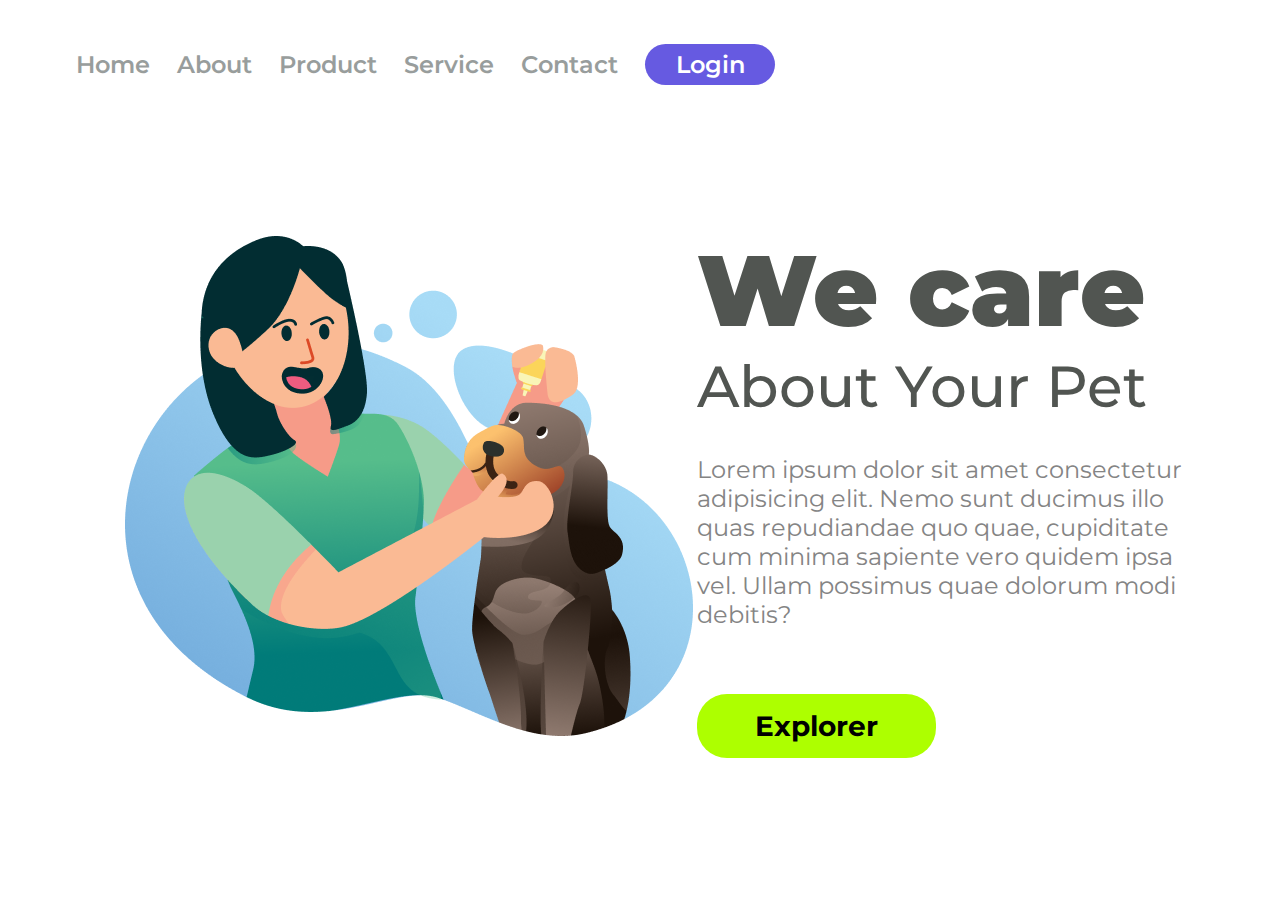
==== index.html @ 74ac54f8 "2ª commit-projeto" ====
<!DOCTYPE html>
<html lang="pt-br">
<head>
    <meta charset="UTF-8">
    <meta name="viewport" content="width=device-width, initial-scale=1.0">
    <link rel="stylesheet"href="./styles.css">
    <link rel="preconnect" href="https://fonts.googleapis.com">
    <link rel="preconnect" href="https://fonts.gstatic.com" crossorigin>
    <link href="https://fonts.googleapis.com/css2?family=Montserrat:wght@400;500;600;700&display=swap" rel="stylesheet">
    <title>We Care</title>
    
</head>
<body>
    <header>
<a class="link-header">Home</a>
<a class="link-header">About</a>
<a class="link-header">Product</a>
<a class="link-header">Service</a>
<a class="link-header">Contact</a>
<button class="button-header">Login</button>

    </header>
    <main>
 <img src="./Illustration 2.png" alt="illustration 2.png" class="logo-image">

 <section>
    <h1>We care</h1>
 <h2>About Your Pet</h2>
 <p>Lorem ipsum dolor sit amet consectetur adipisicing elit. Nemo sunt ducimus illo quas repudiandae quo quae, cupiditate cum minima sapiente vero quidem ipsa vel. Ullam possimus quae dolorum modi debitis?</p>
 <button class="button-main">Explorer</button>
 </section>
 
    </main>
 
</body>
</html>
---- styles.css ----
*{
    font-family: 'Montserrat', sans-serif;
    margin:0;
    padding:0;
    box-sizing:border-box;
}  

header{
    margin:44px 0 144px 76px ;
}

.link-header {

font-weight:600;
font-size:24px;
line-height:29px;
color:#989D9C;
cursor: pointer;
margin-right:23px;

}

.button-header{

background: #665AE1;
border-radius:28.5px;
width: 130px;
height: 41px;
border: none;
font-weight: 600;
font-size: 24px;
line-height: 29px;
color:#FFFFFF;
cursor:pointer;

}
.logo-image{

width:568px;
height:500px;
margin-left:125px;
display: inline-block;

}
section{ 
    display:inline-block;
    margin: left 86px;
}
h1{
 font-weight:900 ;  
 line-height:122px;
 font-size: 100px;
 color:#515551;
}
h2{
    font-weight:500;  
    font-size: 58px;
    line-height: 72px;
    color:#515551;
}
p{
font-size:24px;
font-weight:400;
line-height:29px;
color:#848484;
width:515px;
margin-top:32px;
margin-bottom:65px;

}

.button-main{

background:#ADFF00;
border-radius:30px;
width:239px;
height:64px;
border:none;
cursor:pointer;
filter:drop-shadow() 0px 4px 4px  rgba(0, 0, 0, 0.25);
font-weight:700;
font-size:28px;
line-height:34px;
color: #000000


}
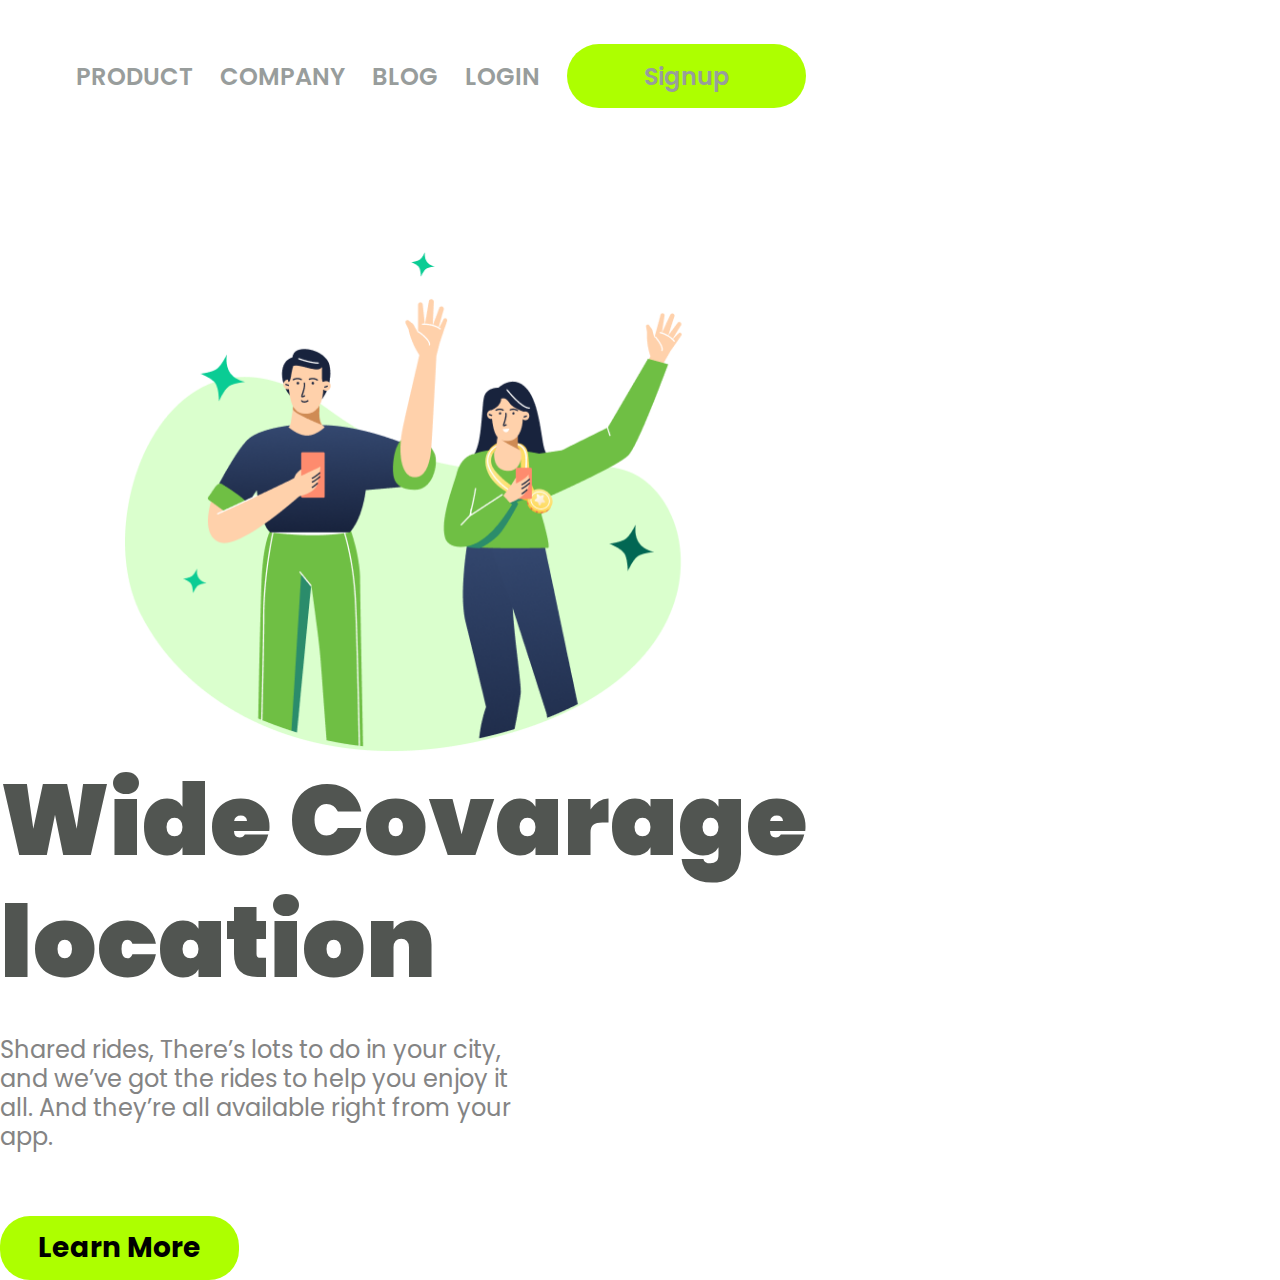
==== commit 3f2b73a5: "projeto-responsiv" ====
--- a/index.html
+++ b/index.html
@@ -1,36 +1,40 @@
 <!DOCTYPE html>
-<html lang="pt-br">
+<html lang="en">
 <head>
     <meta charset="UTF-8">
     <meta name="viewport" content="width=device-width, initial-scale=1.0">
     <link rel="stylesheet"href="./styles.css">
     <link rel="preconnect" href="https://fonts.googleapis.com">
     <link rel="preconnect" href="https://fonts.gstatic.com" crossorigin>
-    <link href="https://fonts.googleapis.com/css2?family=Montserrat:wght@400;500;600;700&display=swap" rel="stylesheet">
-    <title>We Care</title>
+    <link href="https://fonts.googleapis.com/css2?family=Poppins:wght@400;500;700&display=swap" rel="stylesheet">
+    <title>css.responsivo</title>
     
 </head>
 <body>
+<div class="wrapper">
+
     <header>
-<a class="link-header">Home</a>
-<a class="link-header">About</a>
-<a class="link-header">Product</a>
-<a class="link-header">Service</a>
-<a class="link-header">Contact</a>
-<button class="button-header">Login</button>
+        <a class="link-header">PRODUCT</a>
+        <a class="link-header">COMPANY</a>
+        <a class="link-header">BLOG</a>
+        <a class="link-header">LOGIN</a>
+        
+        <button class="button-header">Signup</button>
+        
+            </header>
+            <main>
+         <img src="./positive.png" alt="positive.png" class="logo-image">
+        
+         <section>
+            <h1 class=>Wide Covarage location</h1>
+         
+         <p class=>Shared rides, There’s lots to do in your city, and we’ve got the rides to help you enjoy it all. And they’re all available right from your app.</p>
+         <button class="button-learn">Learn More</button>
+         </section>
+         
+            </main>
 
-    </header>
-    <main>
- <img src="./Illustration 2.png" alt="illustration 2.png" class="logo-image">
-
- <section>
-    <h1>We care</h1>
- <h2>About Your Pet</h2>
- <p>Lorem ipsum dolor sit amet consectetur adipisicing elit. Nemo sunt ducimus illo quas repudiandae quo quae, cupiditate cum minima sapiente vero quidem ipsa vel. Ullam possimus quae dolorum modi debitis?</p>
- <button class="button-main">Explorer</button>
- </section>
- 
-    </main>
+</div>
  
 </body>
 </html>--- a/styles.css
+++ b/styles.css
@@ -1,10 +1,14 @@
 *{
-    font-family: 'Montserrat', sans-serif;
+    font-family: 'Poppins', sans-serif;
     margin:0;
     padding:0;
     box-sizing:border-box;
 }  
-
+ .wrapper{
+    height: 100vh;
+    width:100vh;
+    position: absolute;
+ }
 header{
     margin:44px 0 144px 76px ;
 }
@@ -17,21 +21,20 @@
 color:#989D9C;
 cursor: pointer;
 margin-right:23px;
-
+display: inline-block;
 }
 
 .button-header{
-
-background: #665AE1;
-border-radius:28.5px;
-width: 130px;
-height: 41px;
+background:#ADFF00;
+border-radius:35px;
+width: 239px;
+height: 64px;
 border: none;
-font-weight: 600;
+font-weight:600;
 font-size: 24px;
 line-height: 29px;
-color:#FFFFFF;
 cursor:pointer;
+color:#989D9C ;
 
 }
 .logo-image{
@@ -39,6 +42,7 @@
 width:568px;
 height:500px;
 margin-left:125px;
+position: relative;
 display: inline-block;
 
 }
@@ -46,18 +50,17 @@
     display:inline-block;
     margin: left 86px;
 }
+
 h1{
+
  font-weight:900 ;  
  line-height:122px;
  font-size: 100px;
  color:#515551;
+ display: inline-block;
 }
-h2{
-    font-weight:500;  
-    font-size: 58px;
-    line-height: 72px;
-    color:#515551;
-}
+
+
 p{
 font-size:24px;
 font-weight:400;
@@ -69,7 +72,7 @@
 
 }
 
-.button-main{
+.button-learn{
 
 background:#ADFF00;
 border-radius:30px;
@@ -83,7 +86,41 @@
 line-height:34px;
 color: #000000
 
+}
+@media screen and (max-width: 900px){
+    .section{
+        width:100%;
+        height: 100%;
+        padding: 0;
+        margin: 0;
+        display: block;
+        position:static;
+    }
+    
+.logo-image{
+    position: static;
+}
+
+
+header{
+    display: none;
+}
+
+h1{
+    font-size:18px;
+    line-height:33px;
+    width:auto;
+    margin: 58px 50px 0 50px;
+    text-align:center;
+
+}
+
+   
+
 
 }
 
 
+    
+
+   